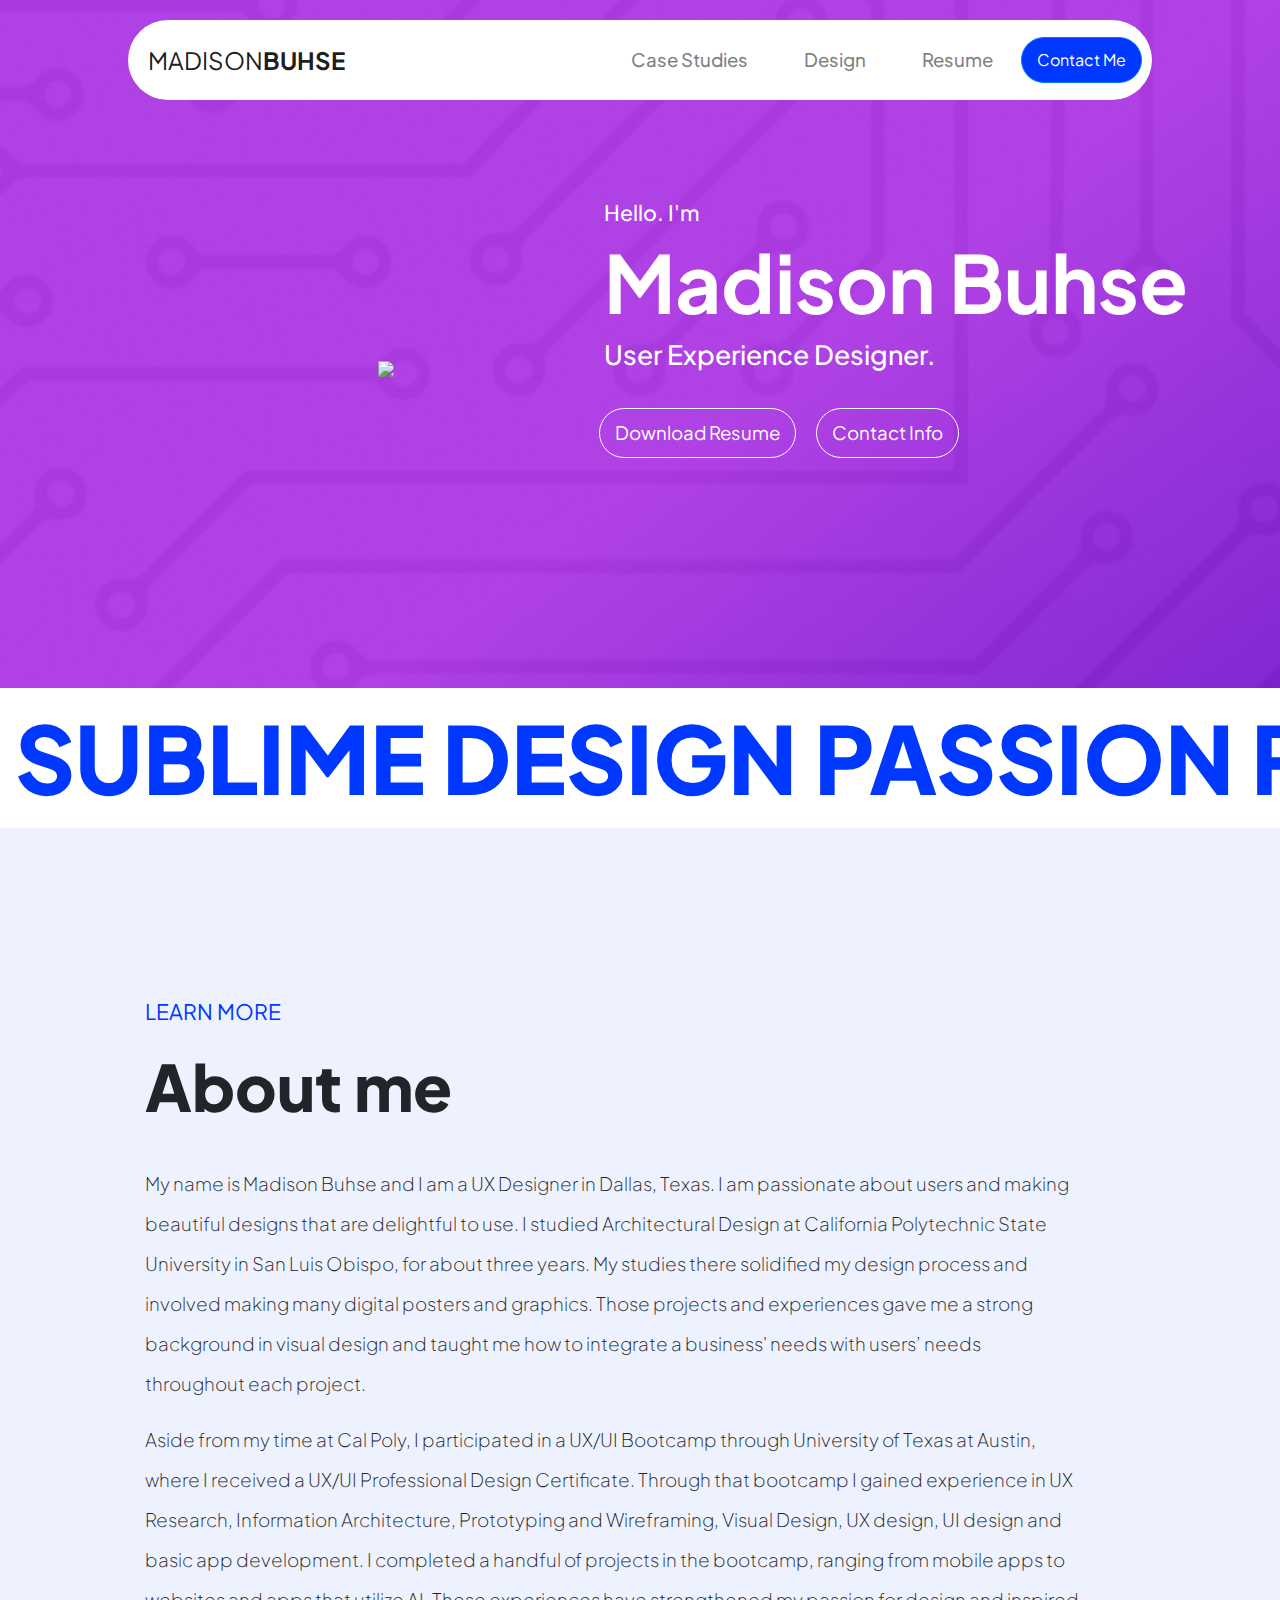
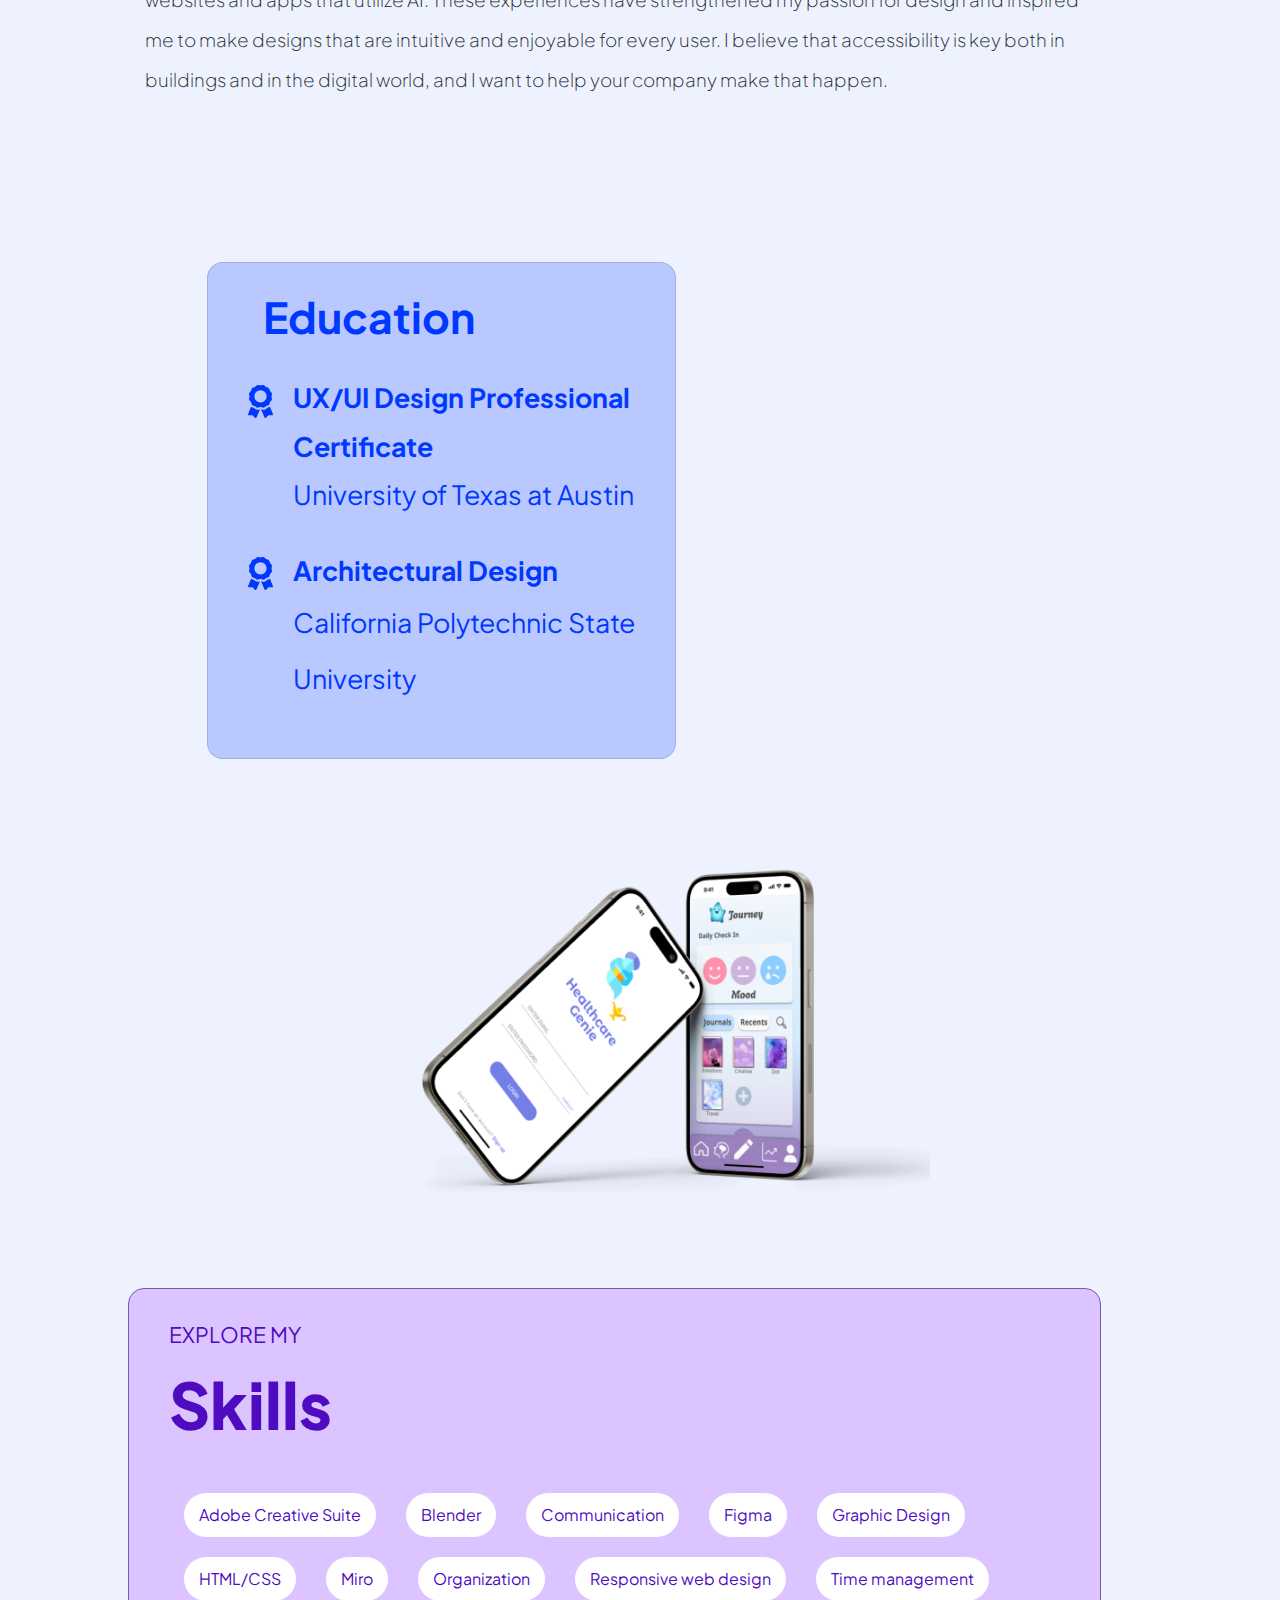
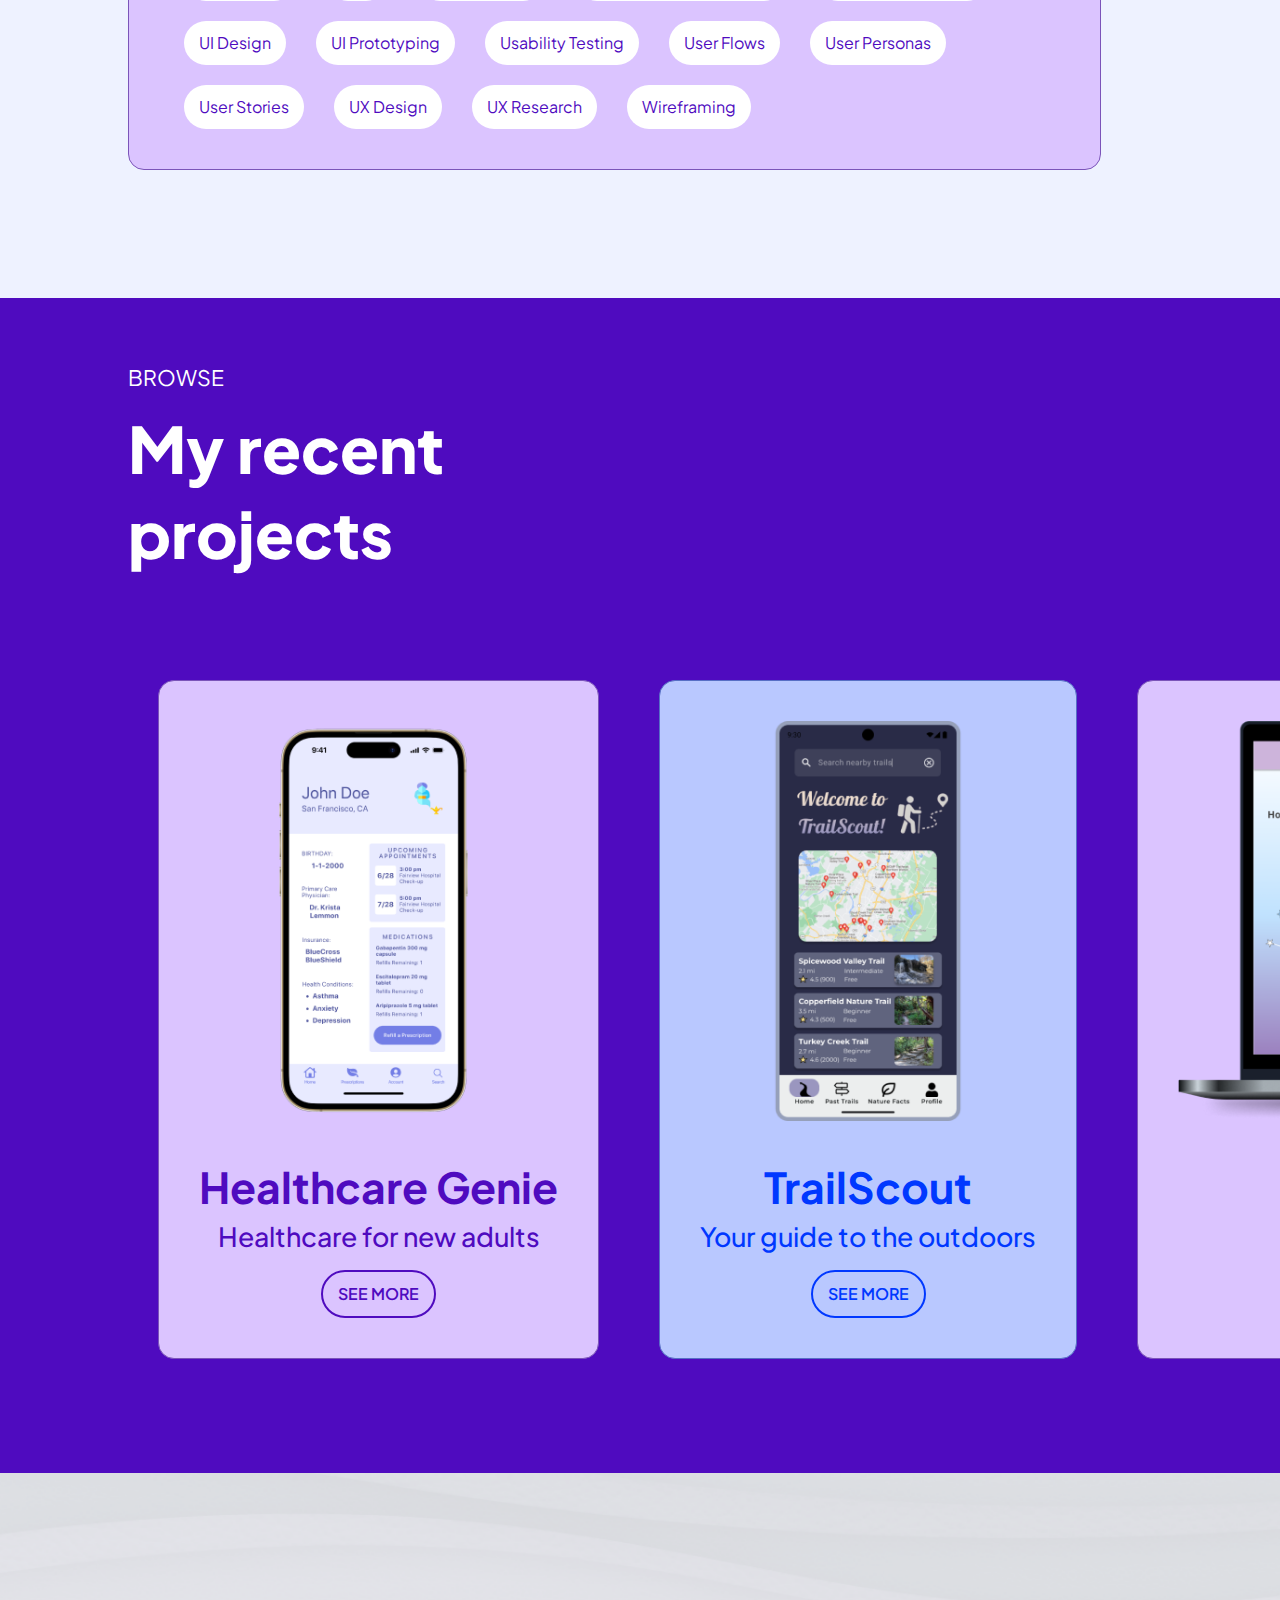
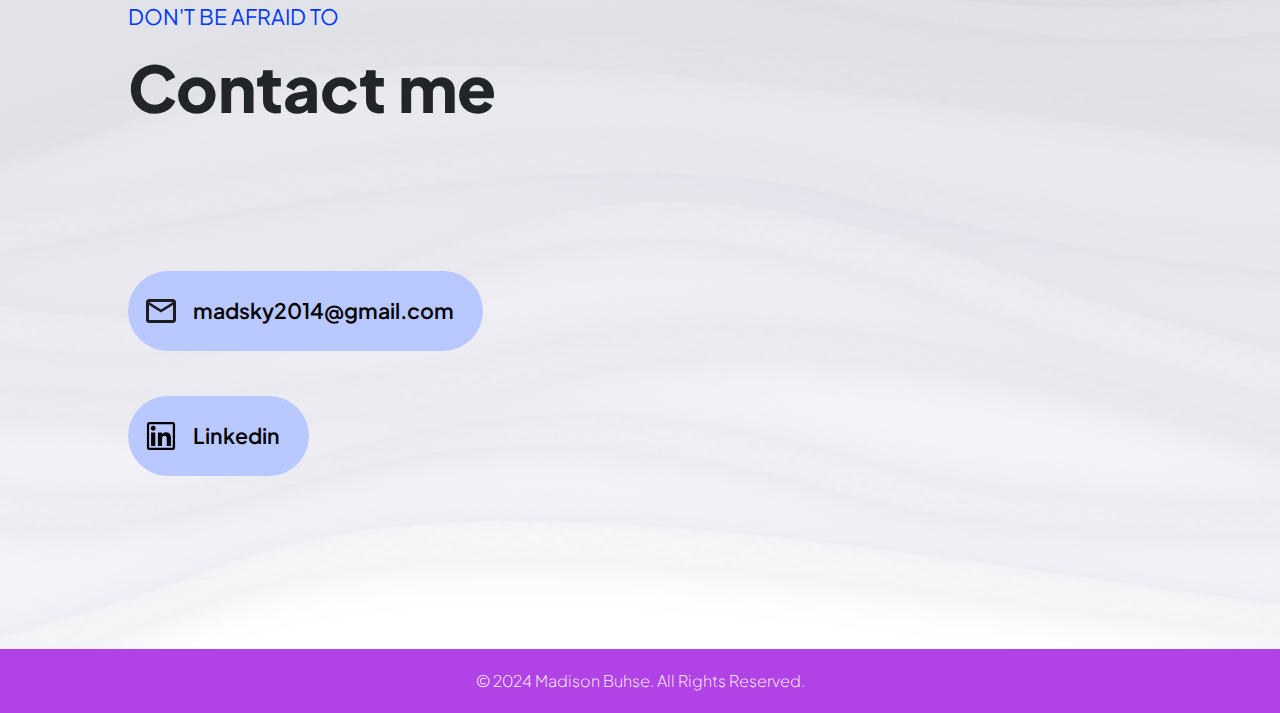
==== index.html @ 6c96235c "initial upload" ====
<!DOCTYPE html>
<html>
    <head>
        <title>Madison's Portfolio</title>
        <link rel="stylesheet" href="https://cdn.jsdelivr.net/npm/bootstrap@4.0.0/dist/css/bootstrap.min.css" integrity="sha384-Gn5384xqQ1aoWXA+058RXPxPg6fy4IWvTNh0E263XmFcJlSAwiGgFAW/dAiS6JXm" crossorigin="anonymous">
        <link rel="preconnect" href="https://fonts.googleapis.com">
        <link rel="preconnect" href="https://fonts.gstatic.com" crossorigin>
        <link href="https://fonts.googleapis.com/css2?family=Plus+Jakarta+Sans:ital,wght@0,200..800;1,200..800&display=swap" rel="stylesheet">
        <link rel="stylesheet" href="index.css" type="text/css">
    </head>
    <body>
      <nav class="navbar navbarcustom navbar-expand-xl navbar-light bg-custom">
        <a class="navbar-brand" href="./index.html">MADISON<b>BUHSE</b></a>
        <button class="navbar-toggler" type="button" data-toggle="collapse" data-target="#navbarNav" aria-controls="navbarNav" aria-expanded="false" aria-label="Toggle navigation">
          <span class="navbar-toggler-icon"></span>
        </button>
        <div class="collapse navbar-collapse right" id="navbarNav">
          <ul class="navbar-nav">
            <li class="nav-item">
              <a class="nav-link" href="#projectsection">Case Studies</a>
            </li>
            <li class="nav-item">
              <a class="nav-link" href="#">Design</a>
            </li>
            <li class="nav-item">
              <a class="nav-link" onClick="window.open('./images/Resume.pdf')">Resume</a>
            </li>
            <li class="nav-item">
                <a href="#contactinfosection"><button type="button" class="btn btn-primary btn-custom">Contact Me</button></a>
            </li>
          </ul>
        </div>
      </nav>
          <div id="herosection">
            <div class="row">
                <div class="headshot">
                    <img class="one" src="./images/Headshot3.png">
                </div>
                <div class="column">
                    <h3>Hello. I'm</h3>
                    <h1>Madison Buhse</h1>
                    <h2>User Experience Designer.</h2>
                    <div class="row">
                      <a onClick="window.open('./images/Resume.pdf')"><button type="button" class="btn btn-primary btn-custom">Download Resume</button></a>
                      <a href="#contactinfosection"><button type="button" class="btn btn-primary btn-custom">Contact Info</button></a>
                    </div>
                </div>
            </div>
            <div class="container">
              <div class="horizontal-scrolling-items">
              <div class="horizontal-scrolling-items__item">SUBLIME DESIGN PASSION PEOPLE SUBLIME DESIGN PASSION PEOPLE</div>
              <div class="horizontal-scrolling-items__item">SUBLIME DESIGN PASSION PEOPLE SUBLIME DESIGN PASSION PEOPLE</div>
            </div>
          </div>
          <div id="aboutmesection">
            <div class="row">
            <div class="jumbotron jumbocustom">
              <p class="lead">LEARN MORE</p>
              <h1 class="display-4">About me</h1>
              <div class="textblock">
              <p>My name is Madison Buhse and I am a UX Designer in Dallas, Texas. I am passionate about users and making beautiful designs that are delightful to use. I studied Architectural Design at California Polytechnic State University in San Luis Obispo, for about three years. My studies there solidified my design process and involved making many digital posters and graphics. Those projects and experiences gave me a strong background in visual design and taught me how to integrate a business' needs with users’ needs throughout each project.</p>
              <p>Aside from my time at Cal Poly, I participated in a UX/UI Bootcamp through University of Texas at Austin, where I received a UX/UI Professional Design Certificate. Through that bootcamp I gained experience in UX Research, Information Architecture, Prototyping and Wireframing, Visual Design, UX design, UI design and basic app development. I completed a handful of projects in the bootcamp, ranging from mobile apps to websites and apps that utilize AI. These experiences have strengthened my passion for design and inspired me to make designs that are intuitive and enjoyable for every user. I believe that accessibility is key both in buildings and in the digital world, and I want to help your company make that happen.</p>
              </div>
            </div>
            <div id="education">
              <div class="card text-white bg-primary mb-3" style="max-width: 485px;">
                <div class="card-header">Education</div>
                <div class="card-body">
                  <div class="card-group flex flex-row">         
                      <h5 class="card-title"><img class="ribbon" src="./images/award logo.svg">UX/UI Design Professional</h5>
                      <h5 class="card-title card-title2">Certificate</h5>
                      <p class="card-text">University of Texas at Austin</p>
                      </div>
                  <div class="card-group flex flex-row">         
                      <h5 class="card-title"><img class="ribbon" src="./images/award logo.svg">Architectural Design</h5>
                      <p class="card-text">California Polytechnic State</p>
                      <p class="card-text">University</p>
                      </div>
                </div>
              </div>
            </div>
            </div>
          </div>
          <div id="skillssection" class="skillrow">
            <div>
              <img class="phones" src="./images/iPhones.png">
            </div>
            <div class="skillbox">
            <p class="lead">EXPLORE MY</p>
            <h1 class="display-4">Skills</h1>
            <div class="box">
              <p class="skill">Adobe Creative Suite</p>
              <p class="skill">Blender</p>
              <p class="skill">Communication</p>
              <p class="skill">Figma</p>
              <p class="skill">Graphic Design</p>
              <p class="skill">HTML/CSS</p>
              <p class="skill">Miro</p>
              <p class="skill">Organization</p>
              <p class="skill">Responsive web design</p>
              <p class="skill">Time management</p>
              <p class="skill">UI Design</p>
              <p class="skill">UI Prototyping</p>
              <p class="skill">Usability Testing</p>
              <p class="skill">User Flows</p>
              <p class="skill">User Personas</p>
              <p class="skill">User Stories</p>
              <p class="skill">UX Design</p>
              <p class="skill">UX Research</p>
              <p class="skill">Wireframing</p>
            </div>
            </div>
          </div>  
          <div id="projectsection">
            <div class="header">
            <p class="lead">BROWSE</p>
            <h1 class="display-4">My recent <h1 class="display-4 change">projects</h1></h1>
            </div>
            <div class="scrolling-wrapper">
              <div class="project">
                <img class="screen" src="./images/HealthcareGenieHome.png">
                <h1 class="projecthead">Healthcare Genie</h1>
                <h2 class="projectsub">Healthcare for new adults</h2>
                <a href="genie.html"><button class="btn btn-primary btn-custom">SEE MORE</button></a>
              </div>
              <div class="project2">
                <img class="screen" src="./images/TrailScoutHome.png">
                <h1 class="projecthead">TrailScout</h1>
                <h2 class="projectsub">Your guide to the outdoors</h2>
                <button type="button" class="btn btn-primary btn-custom">SEE MORE</button>
              </div>
              <div class="project">
                <img class="screen" src="./images/journeydesktop.png">
                <h1 class="projecthead">Journey</h1>
                <h2 class="projectsub">An AI journal</h2>
                <button type="button" class="btn btn-primary btn-custom">SEE MORE</button>
              </div>
            </div>
          </div>
          <div id="contactinfosection">
            <p class="lead">DON'T BE AFRAID TO</p>
            <h1 class="display-4">Contact me</h1>
            <div class="info">
              <div class="icons">
                <img class="icon" src="./images/mail.svg">
                <p class="information"><a href="mailto:madsky2014@gmail.com">madsky2014@gmail.com</a></p>
              </div>
              <div class="icons">
                <img class="icon" src="./images/linkedin.svg">
                <p class="information"><a href="https://www.linkedin.com/in/madison-buhse/">Linkedin</a></p>
              </div>
            </div>
          </div>
          <div id="footer">
            <p class="rights">© 2024 Madison Buhse. All Rights Reserved.</p>
          </div>
        <script src="https://code.jquery.com/jquery-3.2.1.slim.min.js" integrity="sha384-KJ3o2DKtIkvYIK3UENzmM7KCkRr/rE9/Qpg6aAZGJwFDMVNA/GpGFF93hXpG5KkN" crossorigin="anonymous"></script>
        <script src="https://cdn.jsdelivr.net/npm/popper.js@1.12.9/dist/umd/popper.min.js" integrity="sha384-ApNbgh9B+Y1QKtv3Rn7W3mgPxhU9K/ScQsAP7hUibX39j7fakFPskvXusvfa0b4Q" crossorigin="anonymous"></script>
        <script src="https://cdn.jsdelivr.net/npm/bootstrap@4.0.0/dist/js/bootstrap.min.js" integrity="sha384-JZR6Spejh4U02d8jOt6vLEHfe/JQGiRRSQQxSfFWpi1MquVdAyjUar5+76PVCmYl" crossorigin="anonymous"></script>
    </body>
</html>
---- index.css ----
* {
    padding: 0;
    margin: 0;
    font-family: 'Plus Jakarta Sans','sans-serif';
    align-content: center;
}

body {
    background-color: rgb(238,242,255);
}

 /*Navigation Section*/

 .navbar {
    width: 80%;
    position: absolute;
    z-index: 2;
    top: 20px;
    height: 80px;
    margin: 0 10%;
    padding: 0 10px;
    font-size: 14pt;
    font-family:'Plus Jakarta Sans', sans-serif;
}

.navbar-brand {
    margin-left: 10px;
    font-size: 18pt;
    position:absolute;
    z-index: 1;
}

.navbar-brand:hover {
    margin-left: 10px;
    font-size: 20pt;
    color: #B142E5 !important;
}

.nav-link:hover {
    color:#B142E5 !important;
}

.bg-custom {
    background-color: white;
    border-radius: 80px;
}

.btn {
    border-radius: 80px;
    padding: 10px 15px;
}

.btn-custom {
    background-color: rgb(0,56,255);
}
nav .btn-primary:hover {
    background-image: linear-gradient(-150deg, rgb(24,75,255) 0%, rgb(174,58,228) 35%, rgb(72,1,188) 100%); 
    border: 0;
    font-size: medium;
}

.nav-link {
    font-weight:500;
    margin: 0 20px;
}

.right {
    justify-content: end;
}

.navbar-toggler {
    border: 0px;
    position: absolute;
    z-index: 2;
    left: 90%;
}

.collapsing {
    -webkit-transition: none;
    transition: none;
    display: none;
    transition-duration: 0s;
}

.navbar-collapse.show {
    position: absolute;
    width: 100%;
    top: 42px;
    left: 0;
    background-color: white;
    padding: 20px 20px;
    border-bottom-left-radius: 60px;
    border-bottom-right-radius: 60px;
}

.navbar-collapse.show
.btn {
    margin-left: 40%;
}

nav .btn-primary:hover {
    background-image: linear-gradient(-150deg, rgb(24,75,255) 0%, rgb(174,58,228) 35%, rgb(72,1,188) 100%); 
    border: 0;
    font-size: medium;
}

@media screen and (max-width: 600px) {
    .navbar-toggler {
        left: 85%;
    }
}

/* Hero Section */

#herosection {
    background-image: url("./images/herobg.png");
    background-size: contain;
    height: auto;
    background-repeat: no-repeat;
}

.headshot {
    margin-left: 10%;
}

.one {
    width: 50%;
    max-width: 1200px;
    margin-top: 250px;
    height: auto;
    border-width: 4px;
    border-color:rgb(23, 23, 23)
}

.column {
    margin-top: 400px;
    margin-left: -300px;
}

.column h1 {
    font-size: 80pt;
    font-weight: 700;
    color: white;
}

.column h1:hover {
    font-size: 80pt;
    color: #F36DFF;
}

.column h2 {
    font-size: 40pt;
    color: white;
}

.column h2:hover {
    font-size: 40pt;
    color: #B9C8FF;
}

.column h3 {
    font-size: 36pt;
    color: white;
}

.column h3:hover {
    font-size: 36pt;
    color: #DBC4FF;
}

.column .btn {
    background-color: transparent;
    border-color: white;
    color: white;
    margin: 30px 10px;
    font-size: 14pt;
}

.column .btn:hover {
    font-size: 15pt;
    background-color: rgb(0,56,255) !important;
    border: 0;
}

@keyframes infiniteScroll {
from {transform: translateX(0)}
to {transform: translateX(-50%)}
}
.container {
    margin-top: 200px;
    background-color: white;
    margin-left: 0;
    margin-right: 0;
    max-width: 2500px;
    overflow-x: hidden;
  }
.horizontal-scrolling-items {
    display: flex;
    font-size: 70pt;
    font-weight: 800;
    color: rgb(0,56,255);
    width: 2000px;
    animation-name: infiniteScroll;
    animation-duration: 20s;
    animation-iteration-count: infinite;
    animation-timing-function: linear;
  }
.horizontal-scrolling-items__item {
    white-space: nowrap;
    background-color: white;
  }

@media only screen and (max-width: 2000px) {
    .headshot {
        margin-left: 30%;
    }
    .one {
        width: 60%;
    }
    .column {
        margin-top: 200px;
        margin-left: 16%;
    }
    .column h1 {
        font-size: 60pt;
        color: white;
    }
    .column h1:hover {
        font-size: 60pt;
        color: #F36DFF;
    }
    .column h2 {
        font-size: 20pt;
        color: white;
    }
    .column h2:hover {
        font-size: 20pt;
        color: #B9C8FF;
    }
    .column h3 {
        font-size: 16pt;
        color: white;
    }
    .column h3:hover {
        font-size: 16pt;
        color: #DBC4FF;
    }
    #herosection {
        background-image: url(./images/herobg.png);
        background-size: auto 150vh;
    }
    .horizontal-scrolling-items {
        top: 0;
    }
}

/* About Me Section */
#aboutmesection {
    background-color: #EEF2FF;
    padding: 10%;
    padding-top: 100px;
}

.jumbocustom {
    background-color: #EEF2FF;
    max-width: 1000px;
}

.lead {
    font-size: 16pt !important;
    font-weight: 400 !important;
    color: rgb(0,56,255);
}

.display-4 {
    font-size: 48pt;
    font-weight: 800;
}

.jumbocustom p {
    font-size: 14pt;
    font-weight: 200;
    line-height: 30pt;
}

.textblock {
    margin-top: 40px;
}

.card {
    background-color: #B9C8FF !important;
    top: 250px;
    left: 20%;
    padding: 0 20px;
    border-radius: 16px;
}
.card-header {
    background-color: #B9C8FF;
    color: rgb(0,56,255);
    font-size: 32pt;
    font-weight: 700;
    border: none;
    margin-left: 15px;
    margin-top: 10px;
}

.card-title {
    color: rgb(0,56,255);
    font-size: 20pt;
    font-weight: 700;
}

.card-text {
    color: rgb(0,56,255);
    font-size: 20pt;
    font-weight: 400;
    margin-left: 45px;
}

.card-group {
    margin-bottom: 40px;
    display: block;
}

.card-title2 {
    margin-left: 45px;
}

.ribbon {
    width: 25px;
    margin-right: 20px;
}

@media only screen and (max-width: 1800px) {
    .card {
        top: 50px;
        margin-bottom: 40px;
    }
}
@media only screen and (max-width: 800px) {
    .card {
        top: 50px;
        padding: 0 10%;
        width: 100%;
    }
    .card-header {
        font-size: 20pt;
    }
    
    .card-title {
        font-size: 12pt;
    }
    
    .card-text {
        font-size: 12pt;
        margin-left: 40px;
    }
    .card-title2 {
        margin-left: 40px;
    }
    .ribbon {
        width: 16px;
    }
}

/* Skills Section */

#skillssection {
    background-color:#EEF2FF;
    padding: 10%;
    padding-top: 0;
    margin-top: -100px;
}

#skillssection .lead {
    color:#4F0BBF;
}

#skillssection .display-4 {
    color:#4F0BBF;
}

.skillbox {
    background-color: #DBC4FF;
    padding: 30px 40px;
    margin-right: 5%;
    border-radius: 16px;
    border:solid #7b54b9;
    border-width: .5px;
}

.skillrow {
    display: flex;
    justify-content: center;
    align-items: center;
}
.box {
    display: flex;
    flex-wrap: wrap;
    margin-top: 40px;
}

.skill {
    margin: 10px 15px;
    padding: 10px 15px;
    border-radius: 60px;
    border-color: transparent;
    color: #4F0BBF;
    background-color: white;
}

.skill:hover {
    color: white;
    background-color: #4F0BBF;
}

.phones {
    width: 50rem;
}

@media only screen and (max-width: 1500px) {
    .skillrow {
        flex-wrap: wrap;
    }
    #skillsection {
        margin-top: 50px;
    }
    .phones {
        width: 90%;
        margin: 50px 5%;
    }
}

/* Project Section */

#projectsection {
    background-color: #4F0BBF;
    color: white;
    padding-left: 10%;
    padding-top: 5%;
    padding-bottom: 5%;
}

#projectsection .lead {
    color: white;
}

.change:hover {
    color:#B142E5;
}

.scrolling-wrapper {
    display: flex;
    flex-wrap: no-wrap;
    overflow-x: auto;
    margin-top: 50px;
}

.project {
    flex: 0 0 auto;
    text-align: center;
    background-color: #DBC4FF;
    border: solid #7b54b9;
    border-width: .5px;
    border-radius: 16px;
    padding: 40px;
    margin: 50px 30px;
    color: #4F0BBF;
}

.project2 {
    flex: 0 0 auto;
    text-align: center;
    background-color: #B9C8FF;
    border: solid #576fc5;
    border-width: .5px;
    border-radius: 16px;
    padding: 40px;
    margin: 50px 30px;
    color: rgb(0,56,255);
}

.screen {
    height: 400px;
    margin-bottom: 40px;
}

.projecthead {
    font-size: 32pt;
    font-weight: 700;
}

.projectsub {
    font-size: 20pt;
    font-weight: 500;
}

.project .btn {
    font-weight: 600;
    margin-top: 10px;
    background-color: transparent;
    border: solid #4F0BBF;
    border-width: 2px;
    color: #4F0BBF;
}

.project .btn:hover {
    margin-top: 10px;
    background-color: #4F0BBF;
    border: solid #4F0BBF;
    border-width: 2px;
    color: white;
}

.project2 .btn {
    font-weight: 600;
    margin-top: 10px;
    background-color: transparent;
    border: solid rgb(0,56,255);
    border-width: 2px;
    color: rgb(0,56,255);
}

.project2 .btn:hover {
    margin-top: 10px;
    background-color: rgb(0,56,255);
    border: solid rgb(0,56,255);
    border-width: 2px;
    color: white;
}

/* Contact Info Section */

#contactinfosection {
    background-image: url(./images/cloudywaves.png);
    background-size: cover;
    background-repeat: no-repeat;
    padding: 10%;
}

.information {
    font-size: 16pt;
    font-weight: 600;
    margin: 14px;
}

.icons {
    display: flex;
    width: fit-content;
    padding: 10px 15px;
    background-color: #B9C8FF;
    color: black;
    border-radius: 100px;
    margin: 45px 0;
}

.icons:hover {
    background-image: linear-gradient(-150deg, rgb(123, 151, 255) 0%, rgb(220, 143, 255) rgb(172, 121, 255) 100%) !important; 
    color: black;
    font-size: 17pt;
}

.icon {
    width: 36px;
    color: white !important;
}

.info {
    margin-top: 100px;
}

a {
    color: black;
}

/* Footer Section */

#footer {
    display: flex;
    justify-content: center;
    background-color: #B142E5;
}

.rights {
    font-size: 12pt;
    font-weight: 200;
    color: white;
    margin: 20px 0;
}
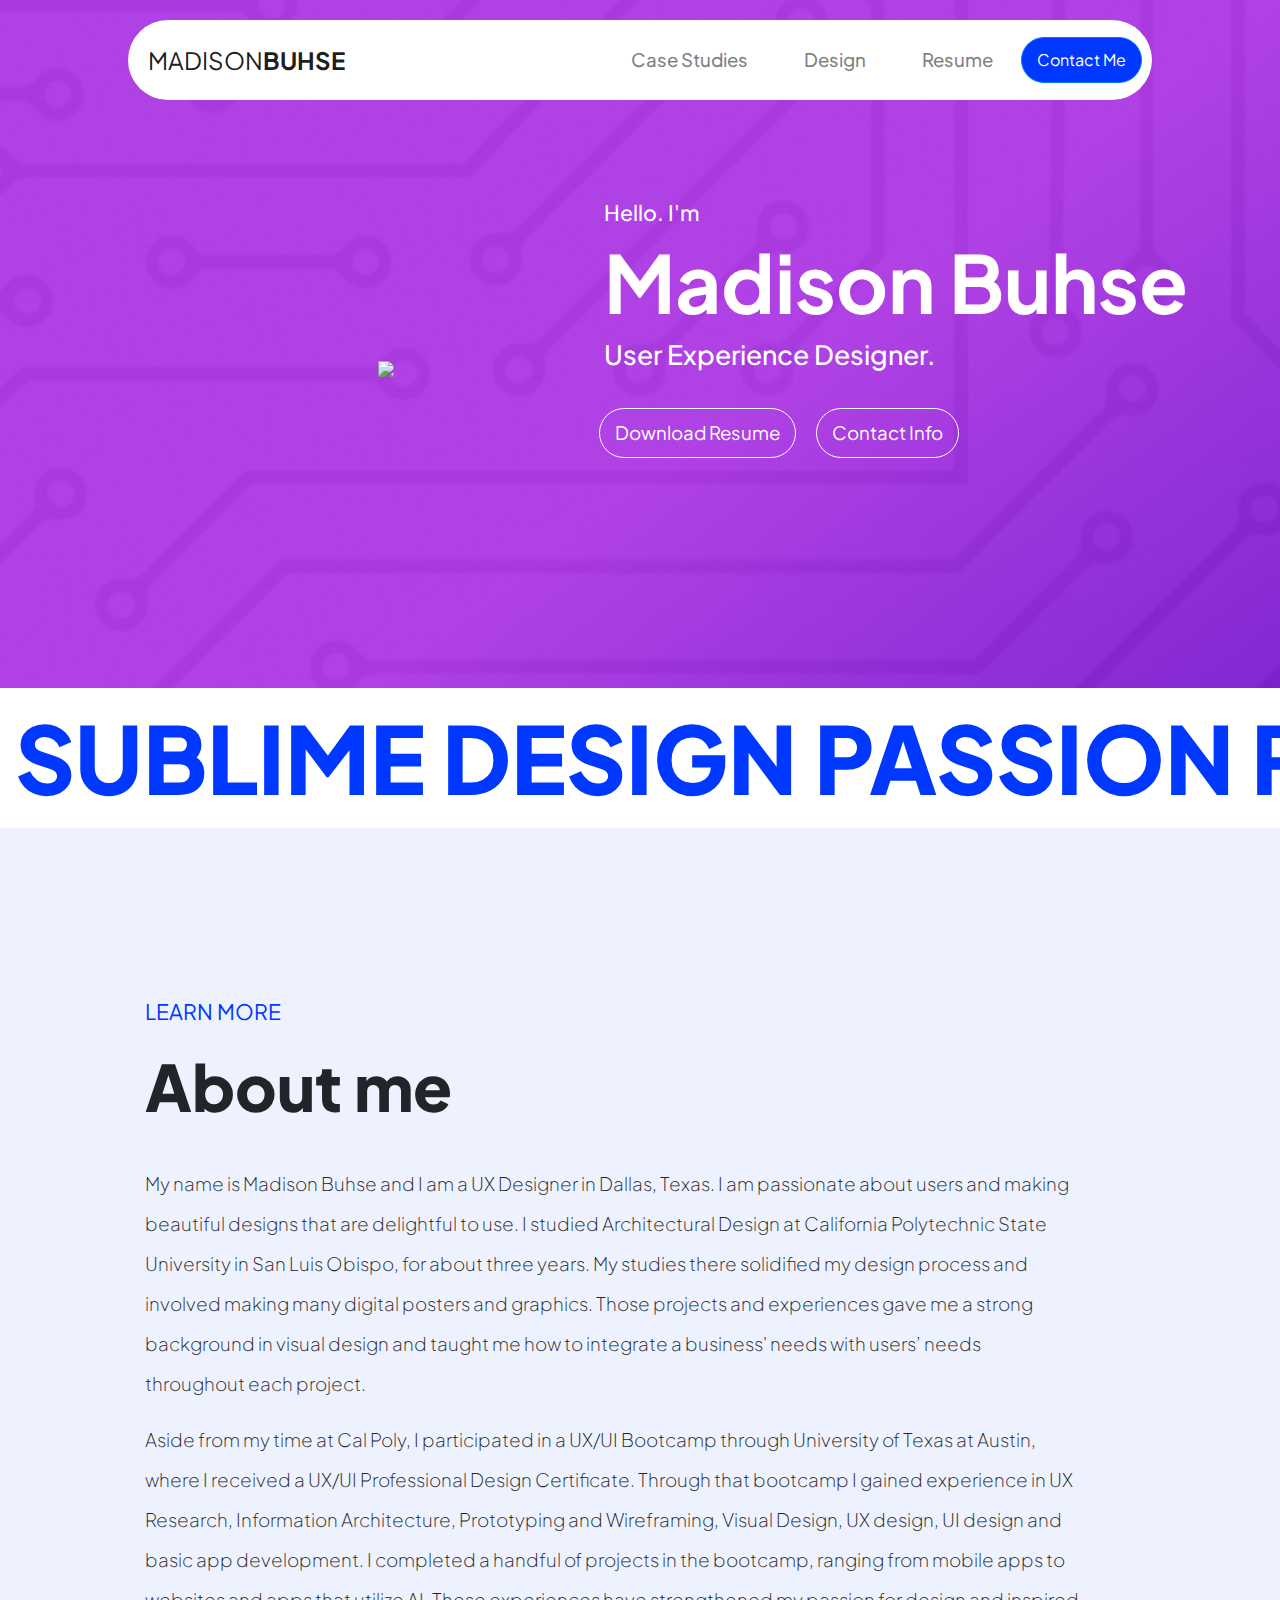
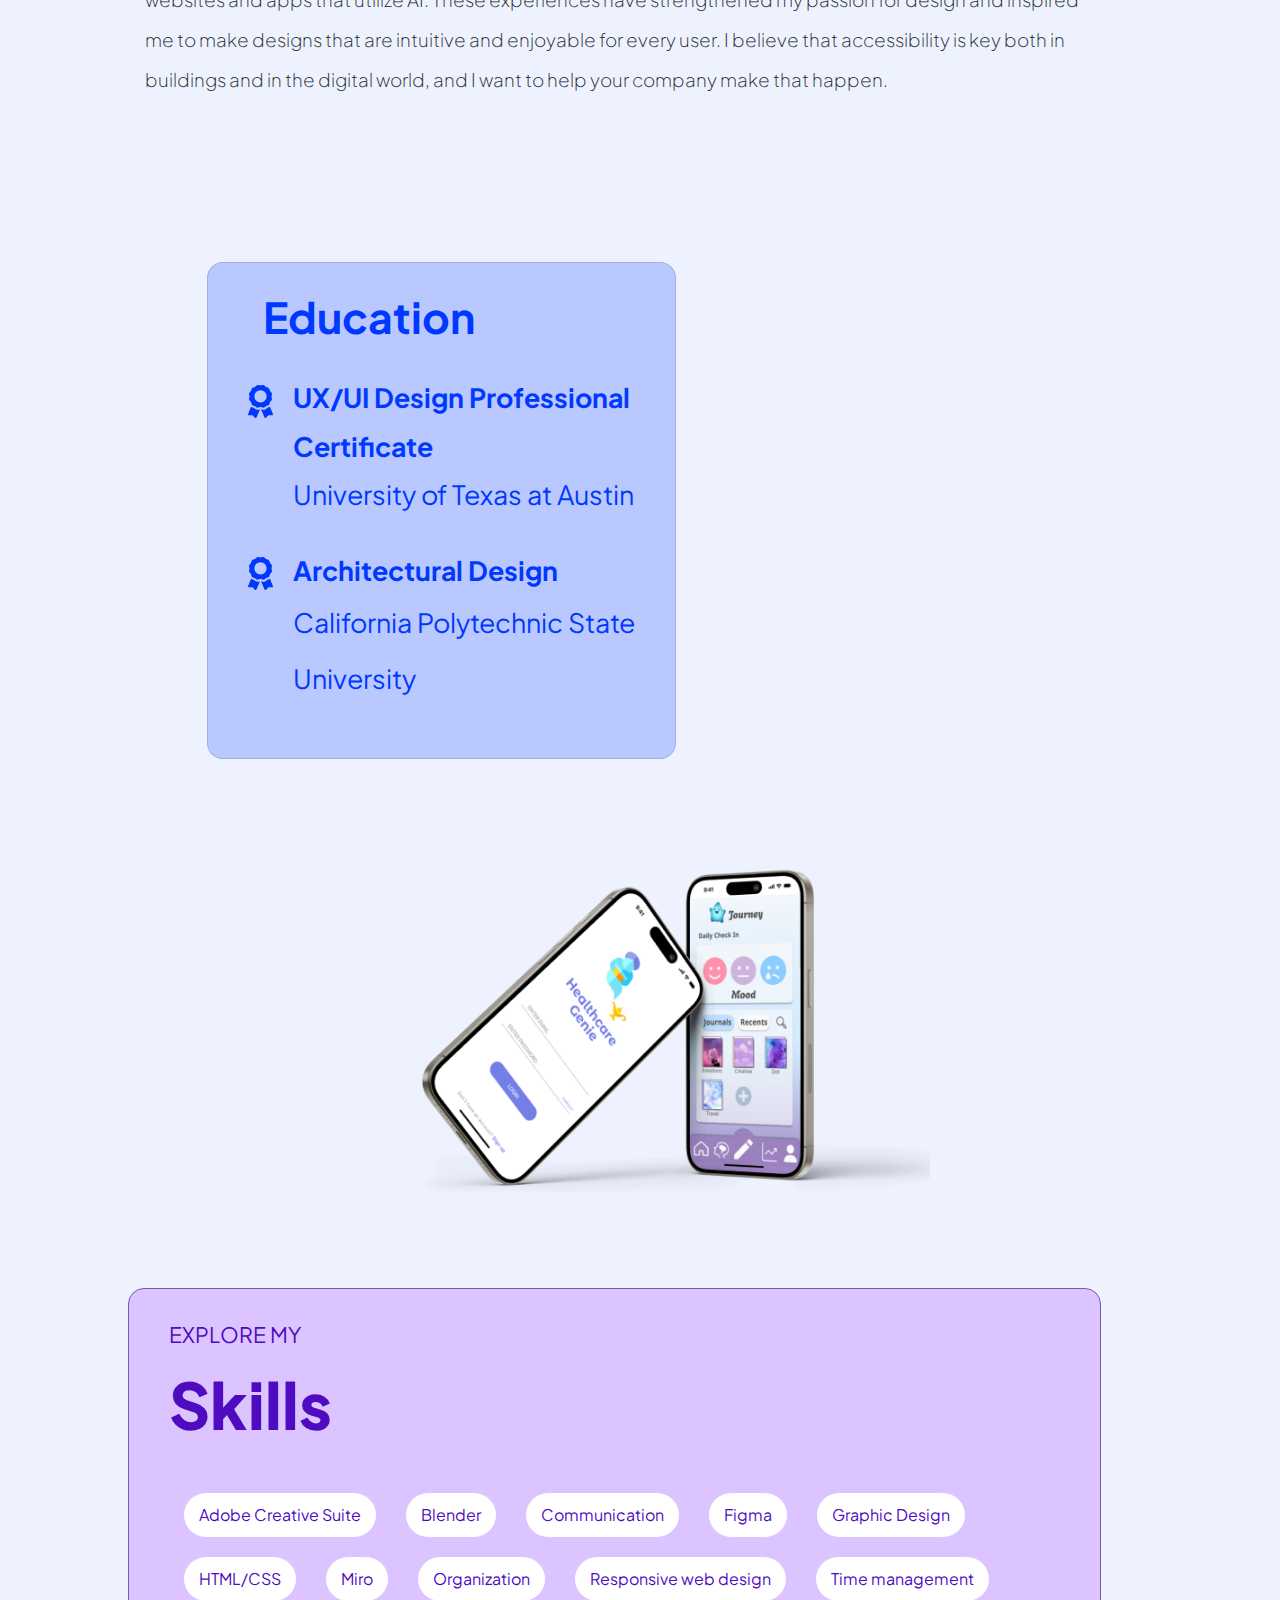
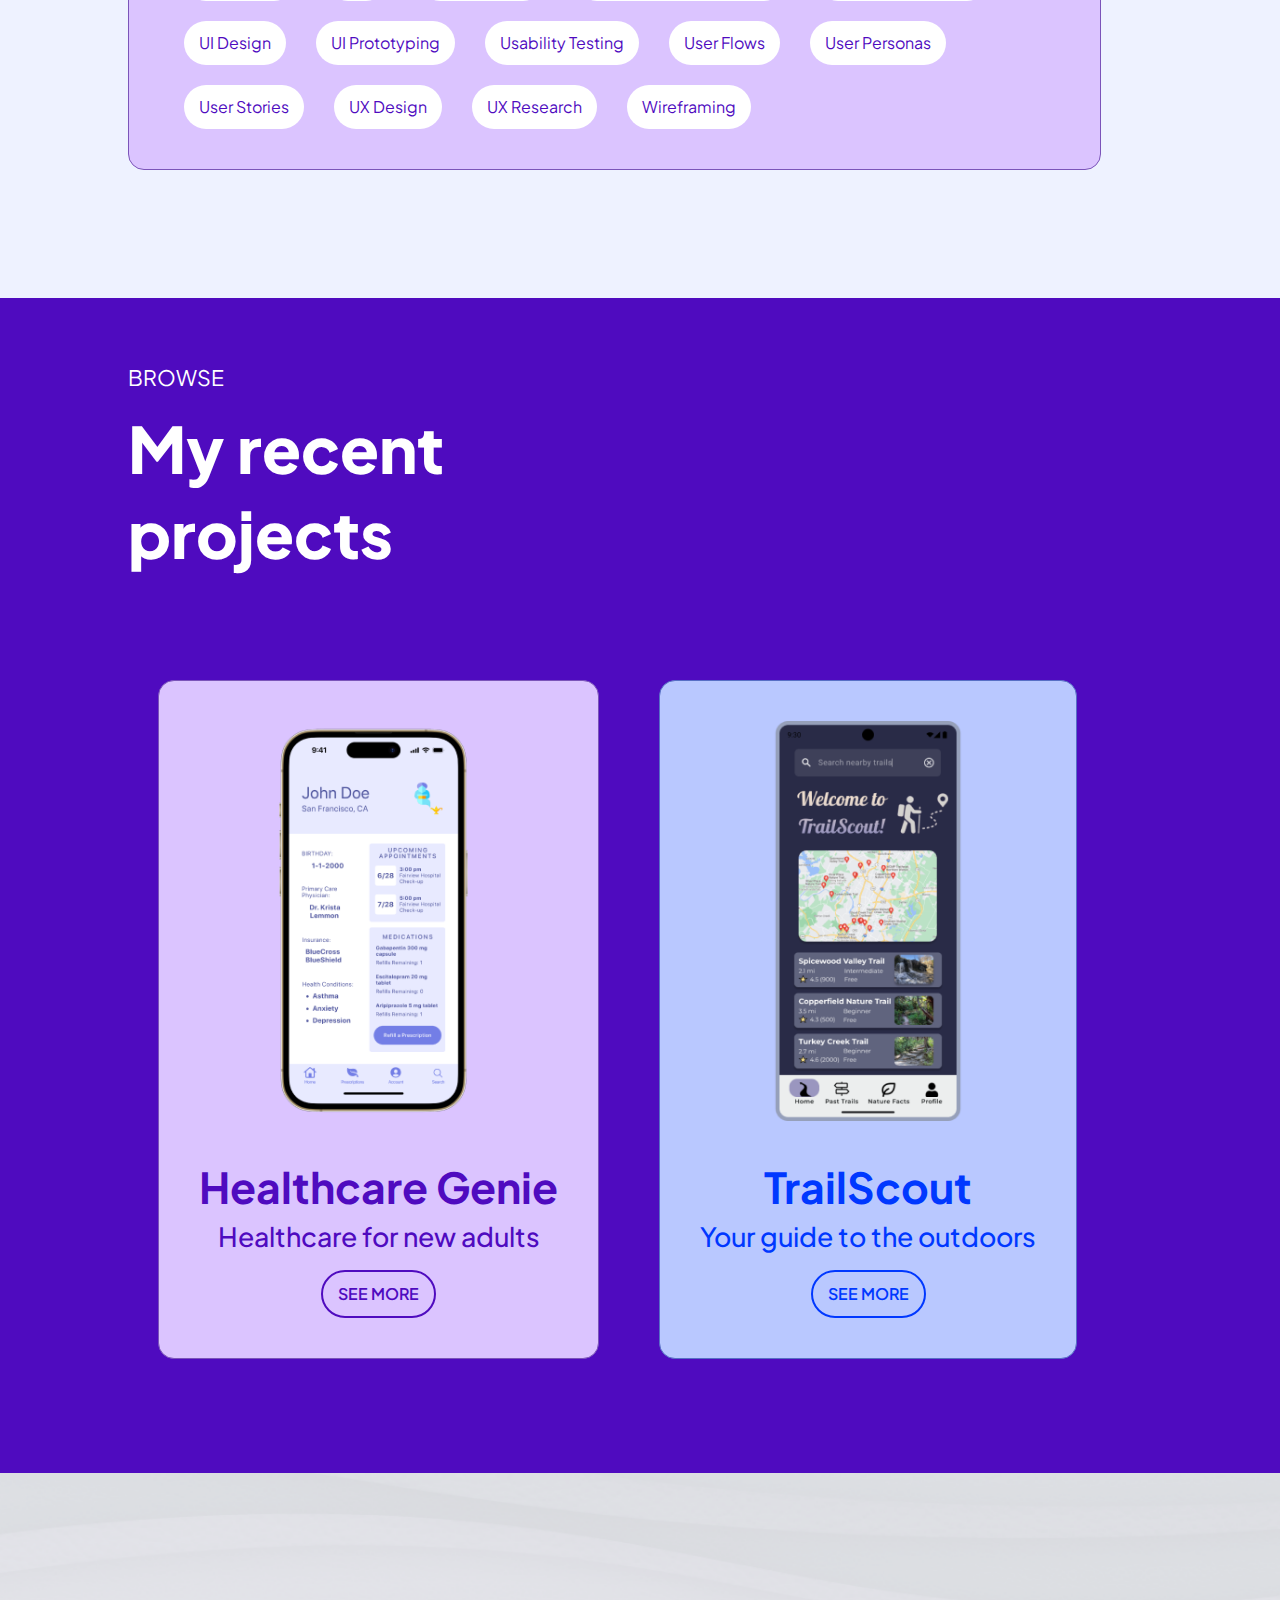
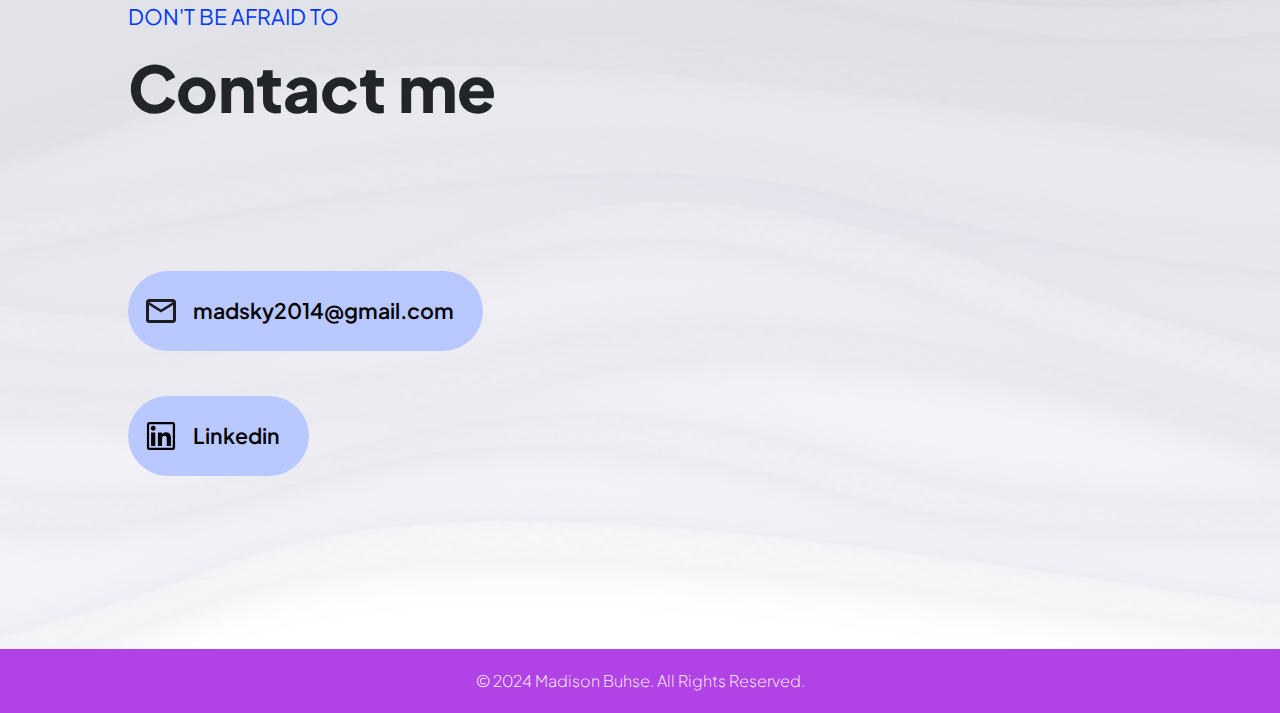
==== commit b72603a0: "Updated Site - Journey" ====
--- a/index.html
+++ b/index.html
@@ -10,14 +10,14 @@
     </head>
     <body>
       <nav class="navbar navbarcustom navbar-expand-xl navbar-light bg-custom">
-        <a class="navbar-brand" href="./index.html">MADISON<b>BUHSE</b></a>
+        <a class="navbar-brand" href="index.html">MADISON<b>BUHSE</b></a>
         <button class="navbar-toggler" type="button" data-toggle="collapse" data-target="#navbarNav" aria-controls="navbarNav" aria-expanded="false" aria-label="Toggle navigation">
           <span class="navbar-toggler-icon"></span>
         </button>
         <div class="collapse navbar-collapse right" id="navbarNav">
           <ul class="navbar-nav">
             <li class="nav-item">
-              <a class="nav-link" href="#projectsection">Case Studies</a>
+              <a class="nav-link" href="casestudies.html">Case Studies</a>
             </li>
             <li class="nav-item">
               <a class="nav-link" href="#">Design</a>
@@ -127,9 +127,9 @@
                 <img class="screen" src="./images/TrailScoutHome.png">
                 <h1 class="projecthead">TrailScout</h1>
                 <h2 class="projectsub">Your guide to the outdoors</h2>
-                <button type="button" class="btn btn-primary btn-custom">SEE MORE</button>
+                <a href="trailscout.html"><button type="button" class="btn btn-primary btn-custom">SEE MORE</button></a>
               </div>
-              <div class="project">
+              <div class="project hidden">
                 <img class="screen" src="./images/journeydesktop.png">
                 <h1 class="projecthead">Journey</h1>
                 <h2 class="projectsub">An AI journal</h2>
--- a/index.css
+++ b/index.css
@@ -31,8 +31,6 @@
 }
 
 .navbar-brand:hover {
-    margin-left: 10px;
-    font-size: 20pt;
     color: #B142E5 !important;
 }
 
@@ -586,4 +584,14 @@
     font-weight: 200;
     color: white;
     margin: 20px 0;
+}
+
+
+
+
+
+
+
+.hidden {
+    display: none;
 }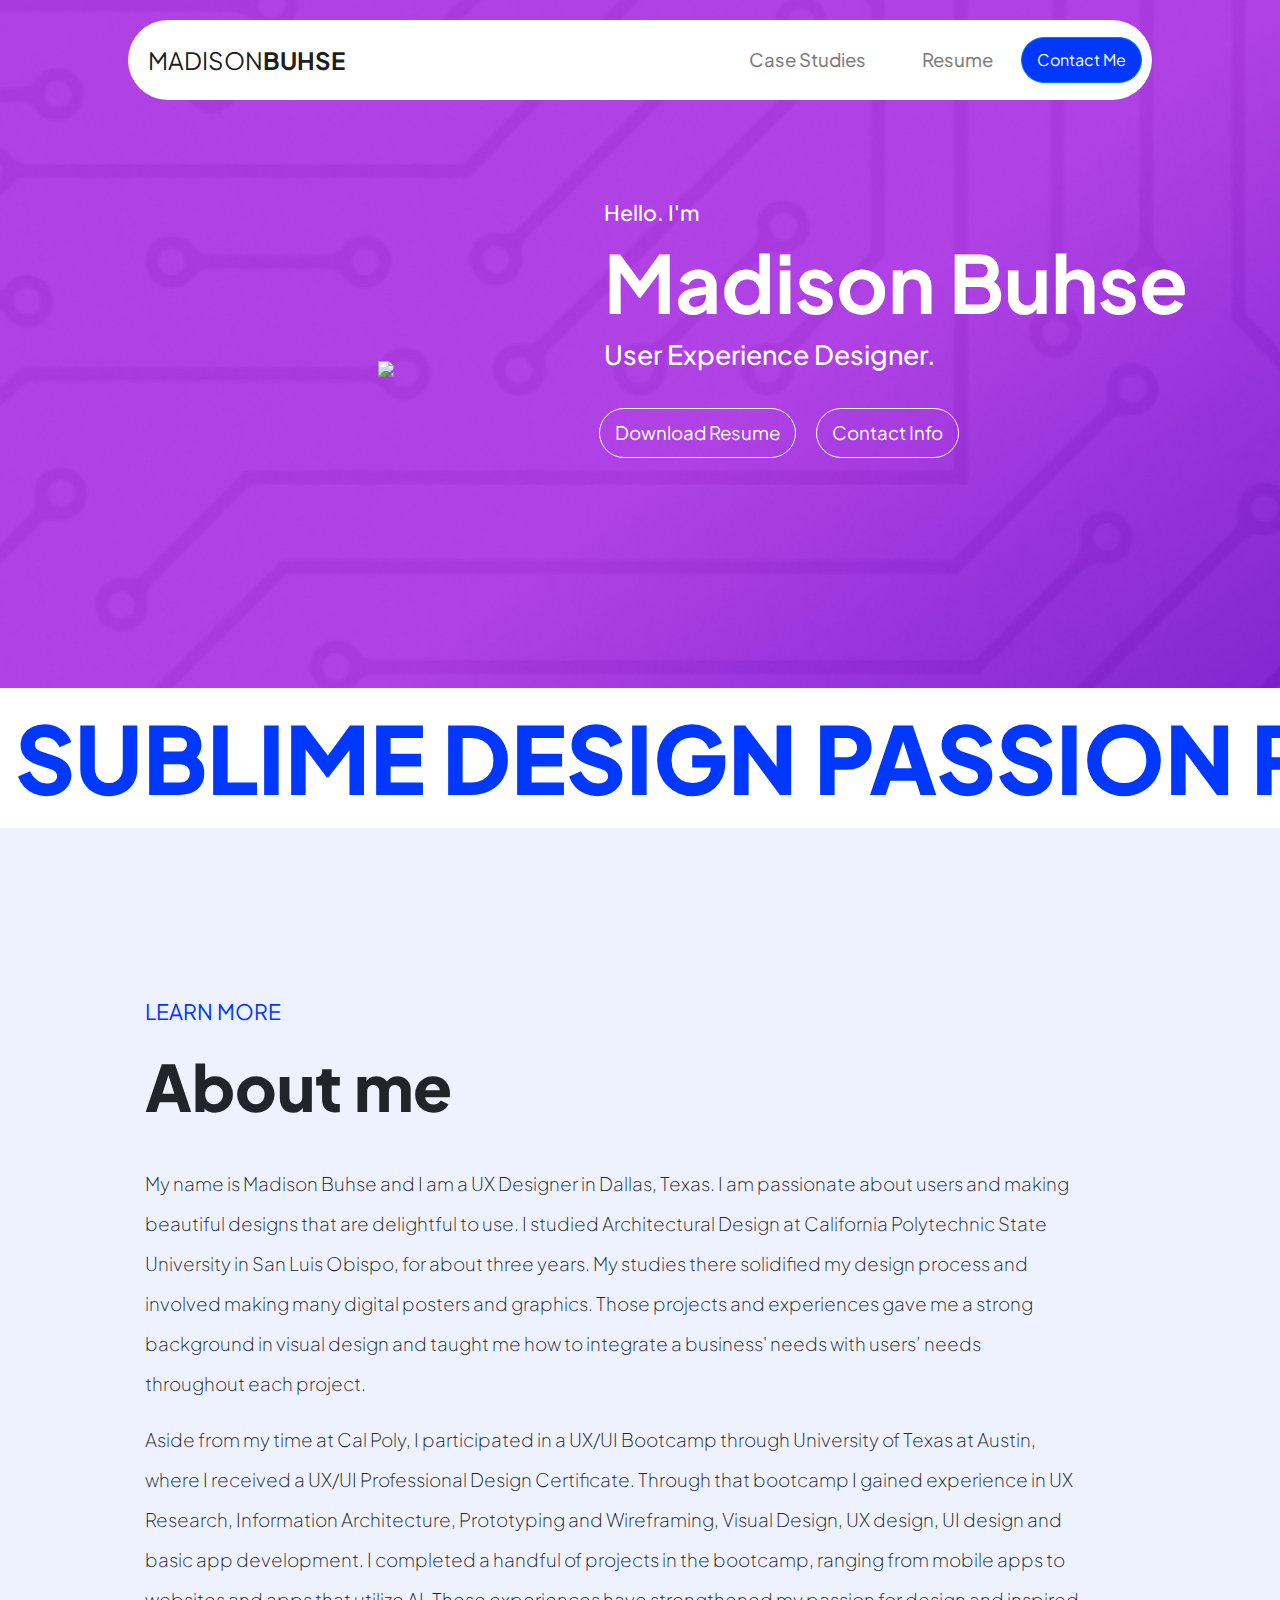
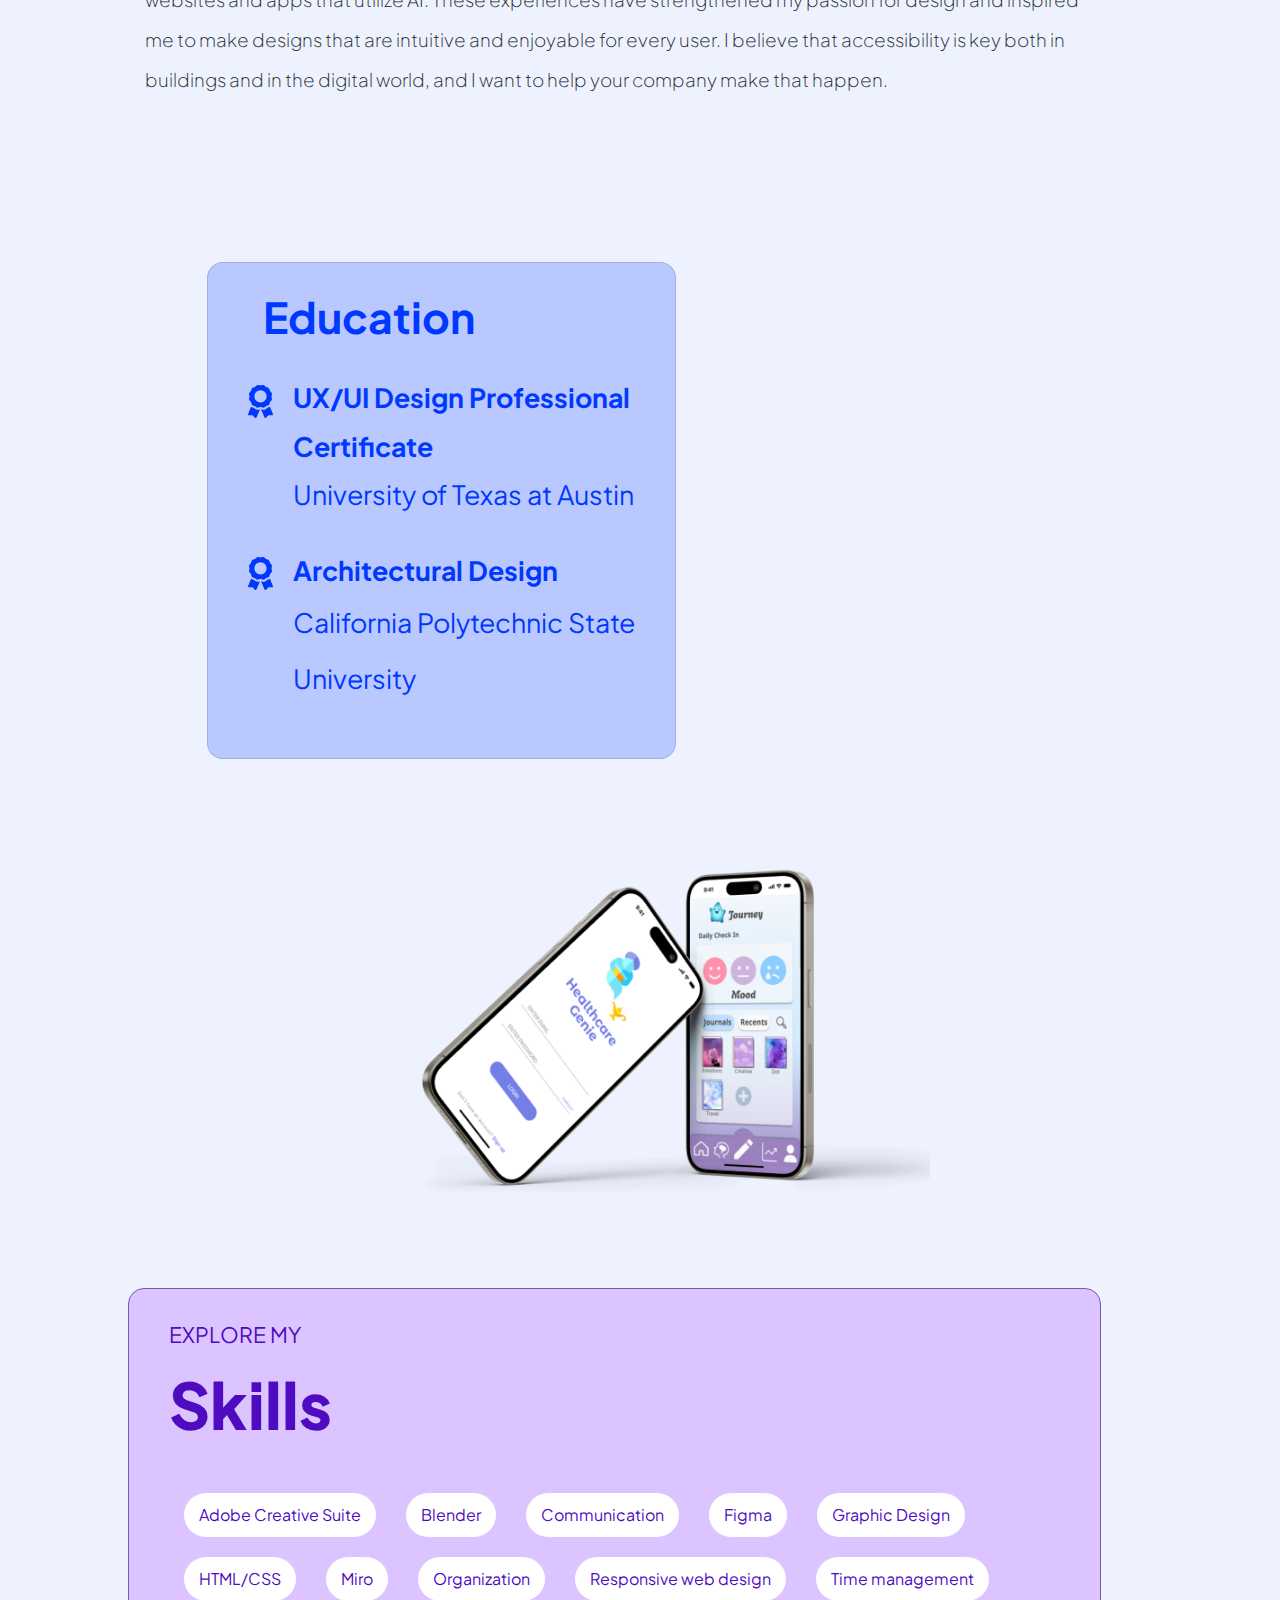
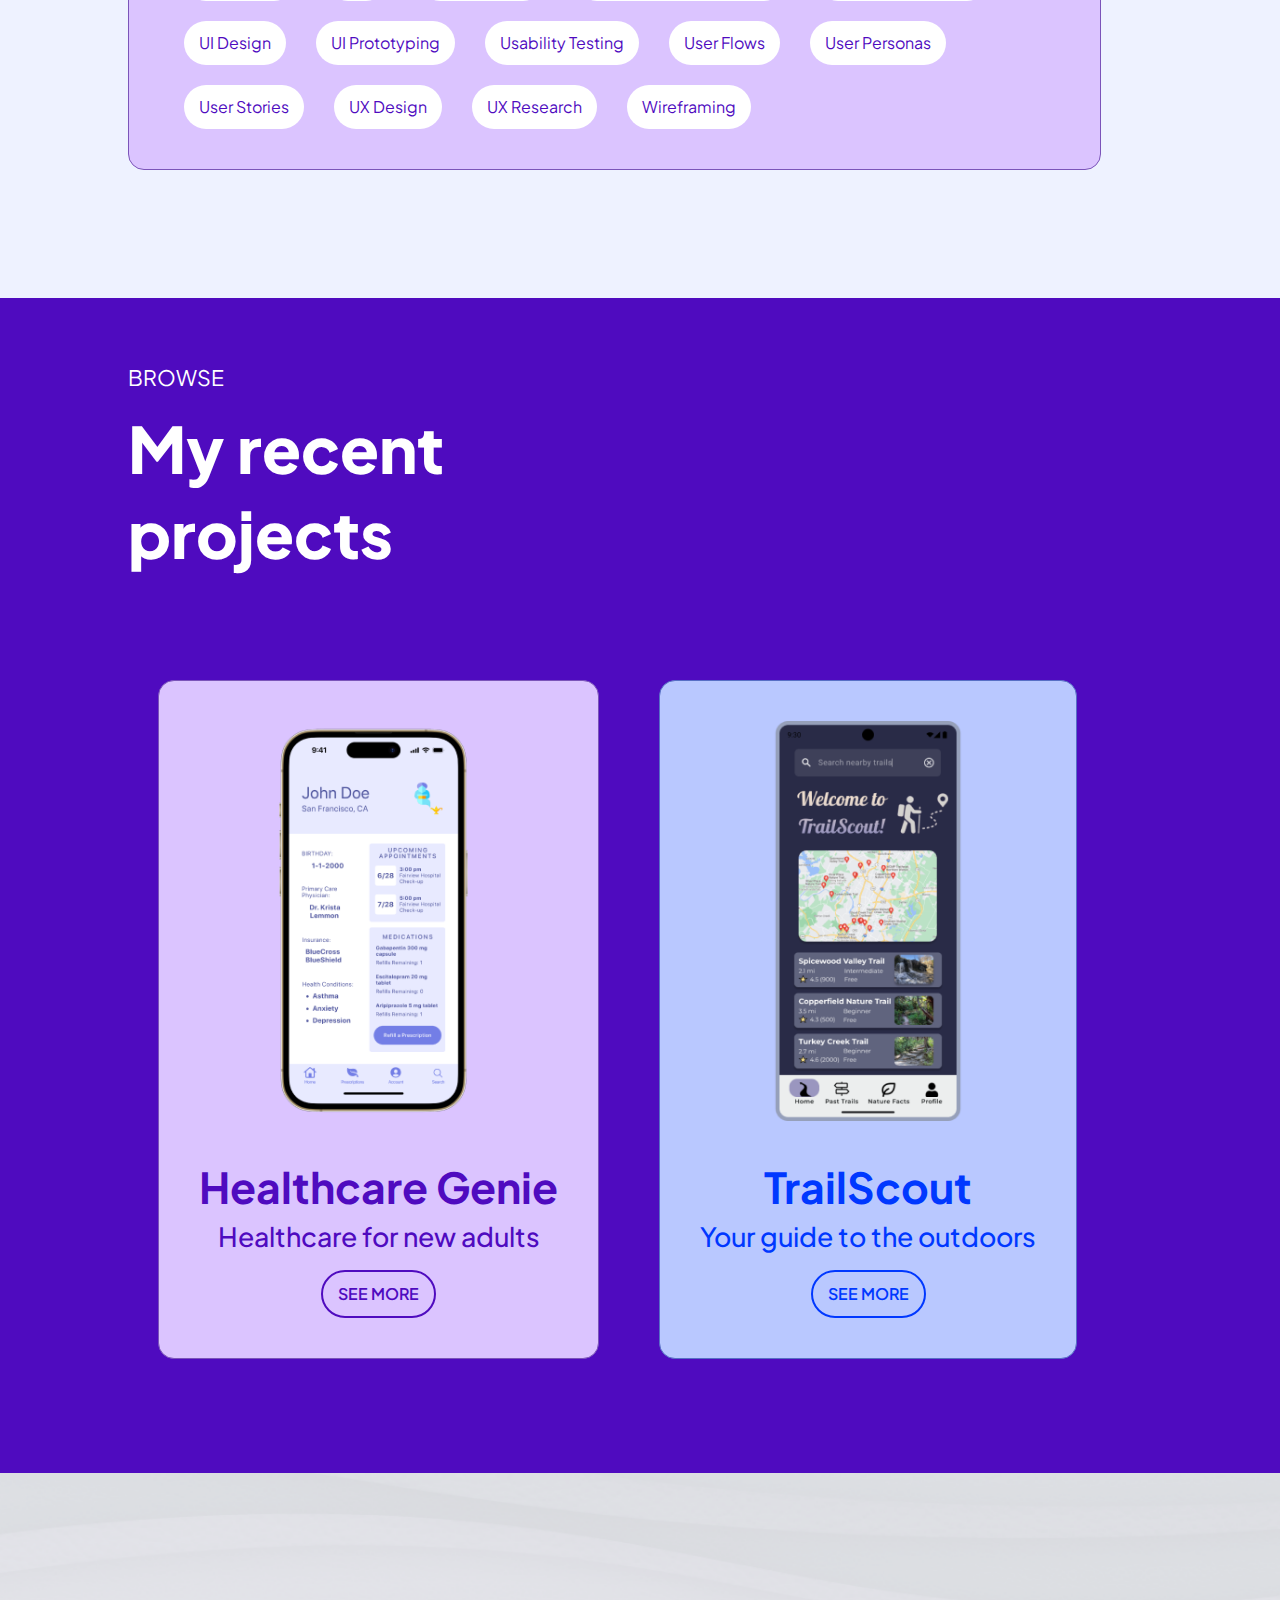
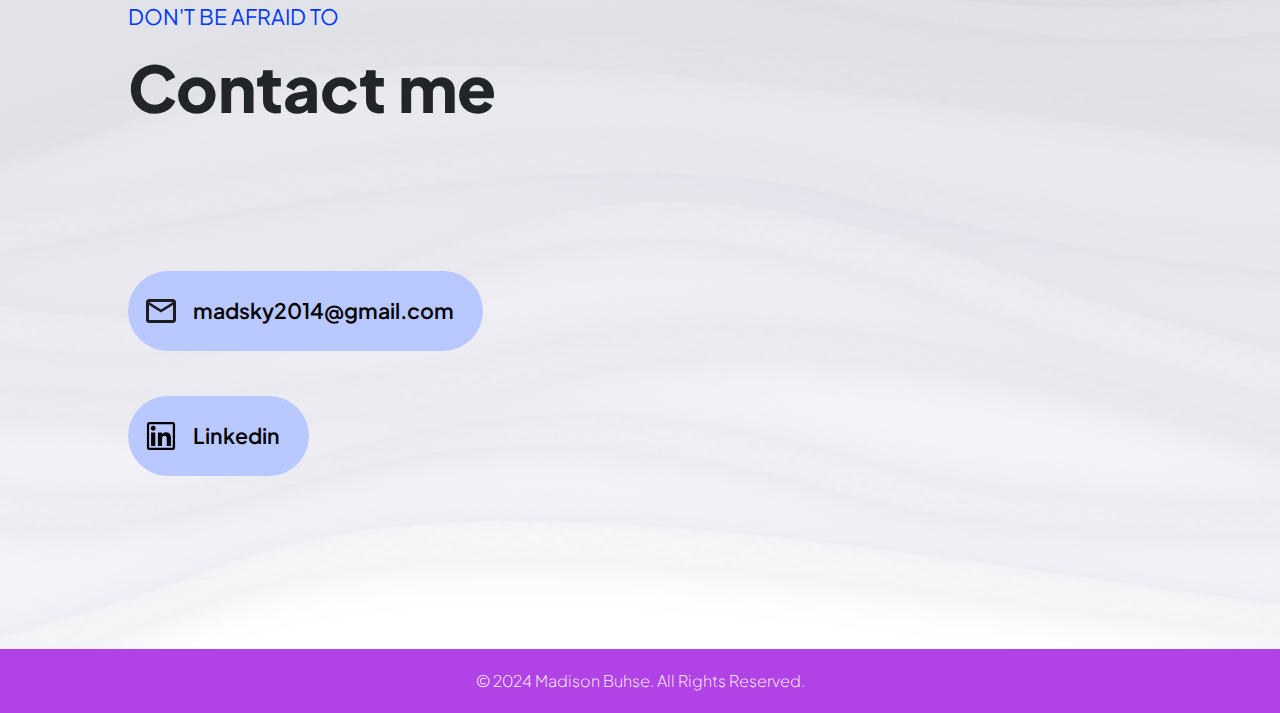
==== commit 307cecd5: "No Journey" ====
--- a/index.html
+++ b/index.html
@@ -18,9 +18,6 @@
           <ul class="navbar-nav">
             <li class="nav-item">
               <a class="nav-link" href="casestudies.html">Case Studies</a>
-            </li>
-            <li class="nav-item">
-              <a class="nav-link" href="#">Design</a>
             </li>
             <li class="nav-item">
               <a class="nav-link" onClick="window.open('./images/Resume.pdf')">Resume</a>
